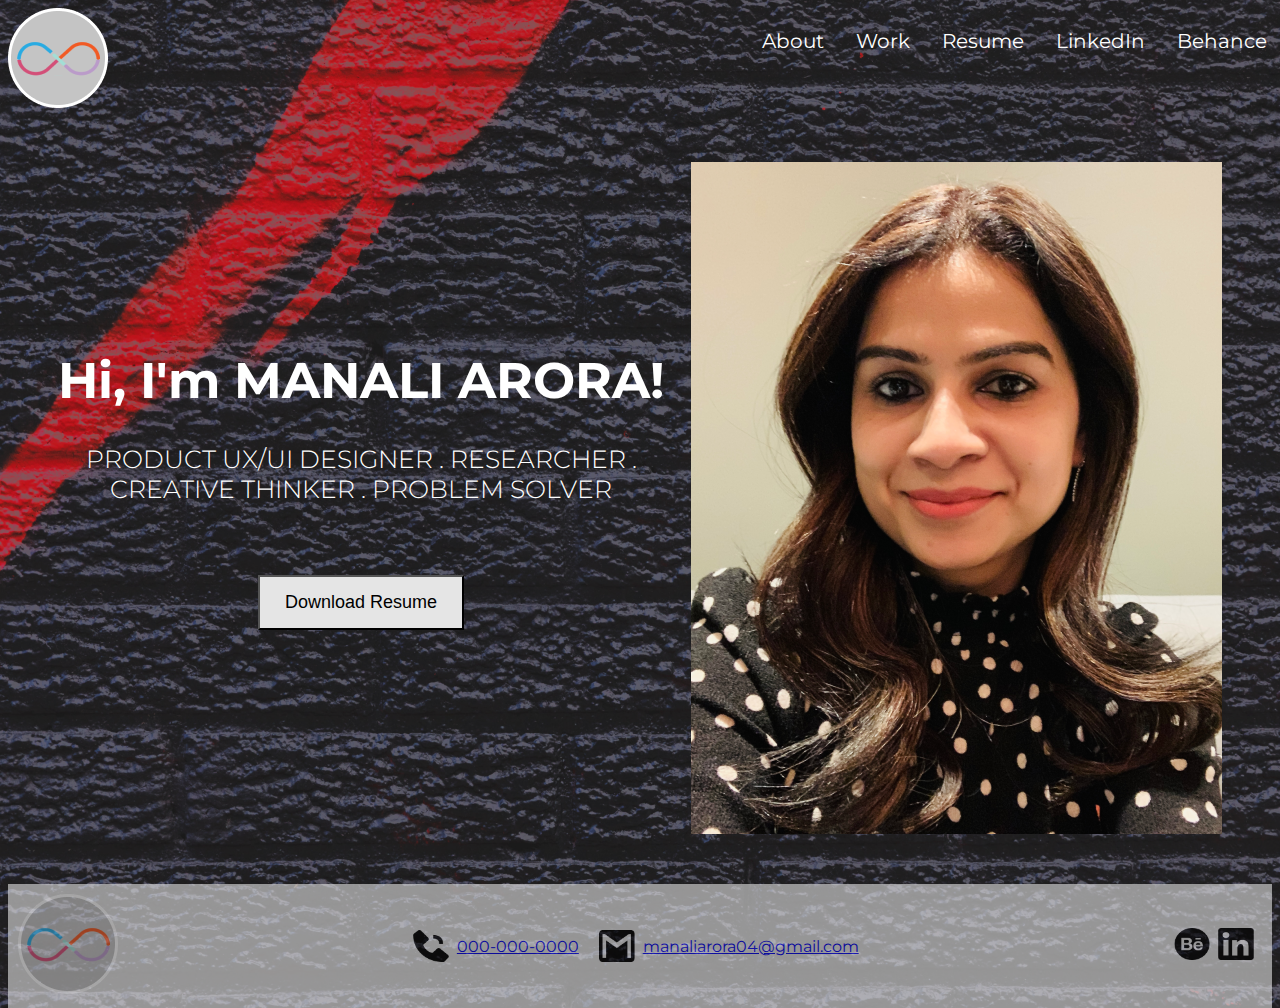
==== index.html @ 6b40e84b "added url of my work" ====
<!DOCTYPE html>
<html>

<head>
    <link rel="stylesheet" href="css/style.css" type="text/css">
    <title>Manali Arora</title>
</head>

<body>
    <link rel="preconnect" href="https://fonts.googleapis.com">
    <link rel="preconnect" href="https://fonts.gstatic.com" crossorigin>
    <link
        href="https://fonts.googleapis.com/css2?family=Libre+Baskerville:ital@1&family=Montserrat:wght@400;500;600;700&family=Ms+Madi&family=Open+Sans:wght@300&display=swap"
        rel="stylesheet">
    <header class="navigation">
        <div class="logo">
            <img src="images/logo.png" />
        </div>
        <nav class="links">
            <ul>
                <li><a href="#">About</a></li>
                <li><a href="https://manaliarora04.github.io/UX_UI_HW_18/my-work.html">Work</a></li>
                <li><a href="#">Resume</a></li>
                <li><a href="https://www.linkedin.com/in/manali-arora/">LinkedIn</a></li>
                <li><a href="https://www.behance.net/manaliarora1">Behance</a></li>
            </ul>
        </nav>
    </header>

    <div class="content">
        <div>
            <h1>Hi, I'm MANALI ARORA!</h1>
            <h2>PRODUCT UX/UI DESIGNER . RESEARCHER .<br> CREATIVE THINKER . PROBLEM SOLVER</h2>
            <button name="#" class="resume">Download Resume</button>
        </div>
       

            <img src="images/profile.png" class="heroImg" />
            
       
    </div>
    <footer>
       
        <div class="logo">
            <img src="images/logo.png" />
        </div>
        
        <div class="contact">
           
                <a href="tel:0000000000">
                    <img src="images/call.png" class="footer-image"/>
                    <span>000-000-0000</span>
                </a>
            
            
                <a href="mailto:manaliarora04@gmail.com" class="Gmail">
                    <img src="images/gmail.png" class="footer-image" />manaliarora04@gmail.com
                </a>
           
        </div>

        <div class="social-media">
            <a href="#" class="Behance">
                <img src="images/Behance.png" class="footer-image"/>
            </a>
            <a href="#" class="LinkedIn">
                <img src="images/Linkedin.png" class="footer-image"/>
            </a>
        </div>
    </footer>

</body>

</html>
---- css/style.css ----
html, body{
  height:100%;
}
body {

  font-family: 'Montserrat', sans-serif;
  background-image: url("../images/backgroundImage.png");
  color: white;
  display:flex;
  flex-direction: column;
}
.main {
  flex-grow: 2;
}
h2 {
  font-size: 25px;
  font-weight: 300;
}

h1 {
  font-size: 50px;
  font-weight: bold;
}

.content {

  text-align: center;
  align-items: center;
  display: flex;
  justify-content: space-between;
  padding: 50px;
}


.header.navigation {
  margin: 15px;
  font-size: 25px;
}


/* .logo {
        display: flex;
        justify-content:left; 
        
         } */
.links {
  padding: 5px;
  width: 70%;
  display: flex;
  justify-content: flex-end;
  text-align: right;

}

.navigation {
  display: flex;
  justify-content: space-between;

}

.links ul {
  padding: 10;
  list-style-type: none;
  display: flex;
  justify-content: right;
  flex: 5px;
}

.links li {
  display: inline;
  text-align: right;
  margin-left: 2rem;
}

.links a {
  display: inline-block;
  font-size: 20px;
  text-decoration: none;
  color: white;
}



footer {

  padding: 10px;
  text-align: center;
  /* Center text*/
  background: #E5E5E5 60%;
  /* Grey background */
  opacity: 60%;
  color: black;
  display: flex;
  justify-content: space-between;
  align-items: center;
  flex-shrink: 0;
}

.text {
  text-align: right;
  margin-right: 15px;
  font-size: 18px;
}

.number {
  text-align: right;
  margin-right: 15px;
  font-size: 18px;
}

.resume {
  background-color: #E5E5E5;
  color: black;
  padding: 15px 25px;
  font-size: 18px;
  margin: 50px 0px;
}



.rights {
  height: 100%;
  margin-top: 70px;
}

footer .contact a {
  margin-right: 20px;
  display: flex;
  align-items: center;
}

footer .contact div:first-child {
  margin-bottom: 10px;
}

.social-media {
  display: flex;

}

.contact {
  display: flex;



}

.footer-image {
  height: 32px;
  width: auto;
  margin-right: 8px;
}

/*About me starts here */

.about-me-img {
  width: 547px;
  height: auto;
}

.about-me p {
  font-size: 28px;
  font-weight: 200;
  text-align: left;


}

.about-me {
  padding-left: 50px;
  padding-right: 50px;
}

/*Projects/case studies begins here*/

.myWork {
  text-align: center;
}


.flexContainer {
  display: flex;
  flex-direction: row;
  flex-wrap: wrap;
  justify-content: space-evenly;

}

.flexContainer .caseStudy {
  width: 50%;
  height: auto;
  display: flex;
  justify-content: flex-end;
  flex-direction: column;
}

.flexContainer .caseStudyThumb {
  display: flex;
  justify-content: center;
}

.flexContainer img {
  height: auto;
  width: 50%;
}

.caseStudy h3 {
  margin-bottom: 50px;
}



/*media query*/

/* @media only screen and (max-width: 600) {
  #categoryGrid {
    grid-template-rows: 300px 300px 300px 300px;
    grid-template-columns: 1fr;
    grid-template-areas: 
    "NGO Website Redesigning" 
    "GotYou Parental Control App"
    "Government Agency Web Redesigning"
    "Go-Fly Travel App";
  }
} */

@media only screen and (max-width: 600px) {
  .flexContainer {
    flex-direction: column;
  }
  .flexContainer img {
    width: 100%;
  }
}
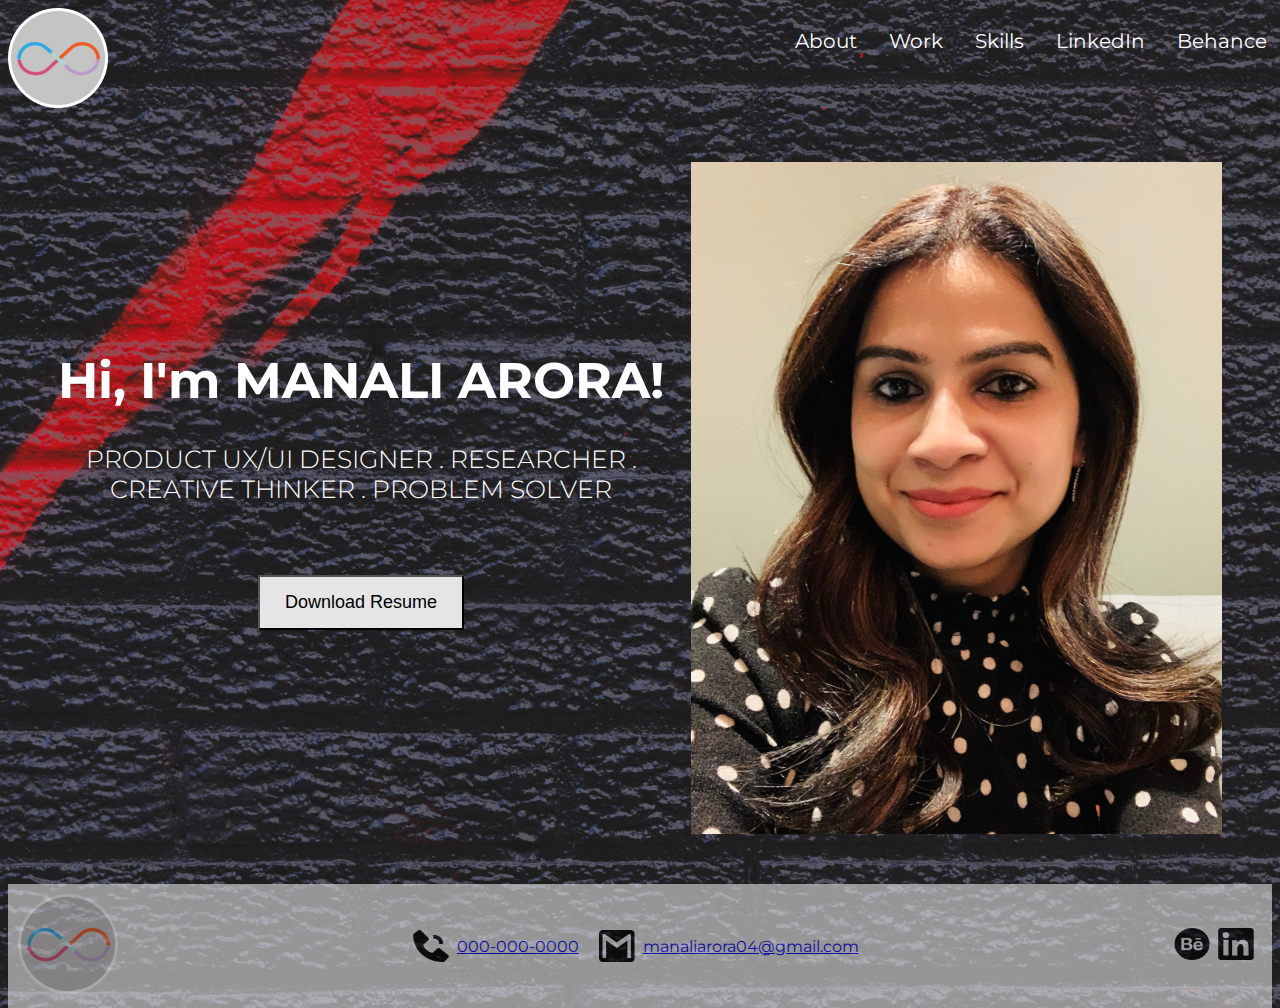
==== commit fdae1bbf: "Added skills page" ====
--- a/index.html
+++ b/index.html
@@ -18,9 +18,9 @@
         </div>
         <nav class="links">
             <ul>
-                <li><a href="#">About</a></li>
+                <li><a href="https://manaliarora04.github.io/UX_UI_HW_18/about-me.html">About</a></li>
                 <li><a href="https://manaliarora04.github.io/UX_UI_HW_18/my-work.html">Work</a></li>
-                <li><a href="#">Resume</a></li>
+                <li><a href="#">Skills</a></li>
                 <li><a href="https://www.linkedin.com/in/manali-arora/">LinkedIn</a></li>
                 <li><a href="https://www.behance.net/manaliarora1">Behance</a></li>
             </ul>
--- a/css/style.css
+++ b/css/style.css
@@ -232,3 +232,20 @@
     width: 100%;
   }
 }
+
+/* My Skills starts here */
+
+.mySkills {
+  text-align: center;
+}
+ 
+ .skillSet {
+  display: grid;
+  grid-template-columns: 1fr 1fr 1fr;
+  grid-template-rows: 300 300 300;
+ }
+  /* .skillsGrid {
+    display: grid;
+  grid-template-columns: 5;
+  grid-template-rows: 3;
+ }  */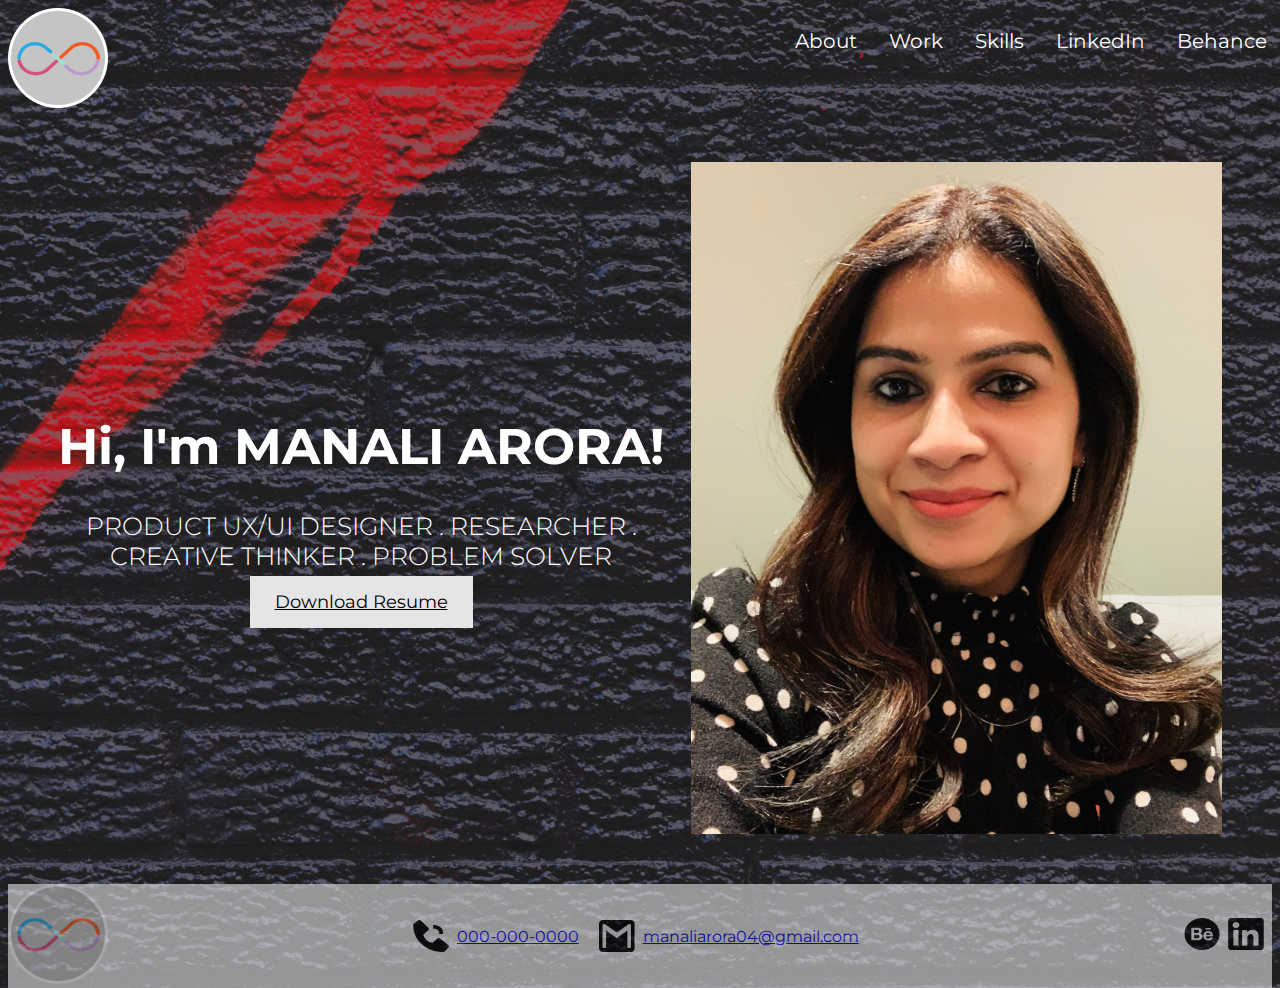
==== commit c2429125: "download link added, hamburger menu added" ====
--- a/index.html
+++ b/index.html
@@ -14,24 +14,26 @@
         rel="stylesheet">
     <header class="navigation">
         <div class="logo">
-            <img src="images/logo.png" />
+            <a href="https://manaliarora04.github.io/UX_UI_HW_18/"><img src="images/logo.png" /></a>
         </div>
         <nav class="links">
             <ul>
                 <li><a href="https://manaliarora04.github.io/UX_UI_HW_18/about-me.html">About</a></li>
                 <li><a href="https://manaliarora04.github.io/UX_UI_HW_18/my-work.html">Work</a></li>
-                <li><a href="#">Skills</a></li>
+                <li><a href="https://manaliarora04.github.io/UX_UI_HW_18/skills.html">Skills</a></li>
                 <li><a href="https://www.linkedin.com/in/manali-arora/">LinkedIn</a></li>
                 <li><a href="https://www.behance.net/manaliarora1">Behance</a></li>
             </ul>
         </nav>
+        <img src="images/menu.png" class="hamburger"/>
+        
     </header>
 
     <div class="content">
         <div>
             <h1>Hi, I'm MANALI ARORA!</h1>
             <h2>PRODUCT UX/UI DESIGNER . RESEARCHER .<br> CREATIVE THINKER . PROBLEM SOLVER</h2>
-            <button name="#" class="resume">Download Resume</button>
+            <a href="/docs/resume.pdf" download="Manali Arora Resume.pdf" class="resume">Download Resume</a>
         </div>
        
 
@@ -42,7 +44,8 @@
     <footer>
        
         <div class="logo">
-            <img src="images/logo.png" />
+            
+            <a href="https://manaliarora04.github.io/UX_UI_HW_18/"><img src="images/logo.png" /></a>
         </div>
         
         <div class="contact">
--- a/css/style.css
+++ b/css/style.css
@@ -83,7 +83,7 @@
 
 footer {
 
-  padding: 10px;
+  /*padding: 10px;*/
   text-align: center;
   /* Center text*/
   background: #E5E5E5 60%;
@@ -94,6 +94,7 @@
   justify-content: space-between;
   align-items: center;
   flex-shrink: 0;
+  width: 100%;
 }
 
 .text {
@@ -186,11 +187,11 @@
 
 }
 
-.flexContainer .caseStudy {
+.caseStudy {
   width: 50%;
   height: auto;
   display: flex;
-  justify-content: flex-end;
+  justify-content:center;
   flex-direction: column;
 }
 
@@ -200,8 +201,8 @@
 }
 
 .flexContainer img {
-  height: auto;
-  width: 50%;
+  height: 200px;
+  width: auto;
 }
 
 .caseStudy h3 {
@@ -210,42 +211,61 @@
 
 
 
-/*media query*/
-
-/* @media only screen and (max-width: 600) {
-  #categoryGrid {
-    grid-template-rows: 300px 300px 300px 300px;
+/* My Skills starts here */
+
+.mySkills {
+  text-align: center;
+  
+}
+ 
+ .skillSet {
+  /*margin: 0px 5%;*/
+  display: grid;
+  grid-template-columns: 1fr 1fr 1fr;
+  
+ }
+ h4{
+   font-size: 20px;
+   font-weight: 150;
+ }
+  /* .skillsGrid {
     grid-template-columns: 1fr;
-    grid-template-areas: 
-    "NGO Website Redesigning" 
-    "GotYou Parental Control App"
-    "Government Agency Web Redesigning"
-    "Go-Fly Travel App";
-  }
-} */
-
-@media only screen and (max-width: 600px) {
+  grid-template-rows: 300 300 300 300 300;
+ }  */
+.hamburger {
+  display:none;
+  height: 50px;
+  width: 50px;
+  
+}
+ @media only screen and (max-width: 600px) {
   .flexContainer {
     flex-direction: column;
+    align-items: center;
+    width: 100%;
+    
   }
   .flexContainer img {
     width: 100%;
   }
-}
-
-/* My Skills starts here */
-
-.mySkills {
-  text-align: center;
-}
- 
- .skillSet {
-  display: grid;
-  grid-template-columns: 1fr 1fr 1fr;
-  grid-template-rows: 300 300 300;
- }
-  /* .skillsGrid {
-    display: grid;
-  grid-template-columns: 5;
-  grid-template-rows: 3;
- }  */+  .skillSet {
+       
+    grid-template-columns: 1fr;
+  
+   }
+  .caseStudy {
+    width: 60%;
+  } 
+  .links {
+    display: none;
+  
+  }
+  .hamburger {
+    display:block;
+  }
+  .content {
+    flex-direction: column;
+    align-items: center;
+  }
+  
+}
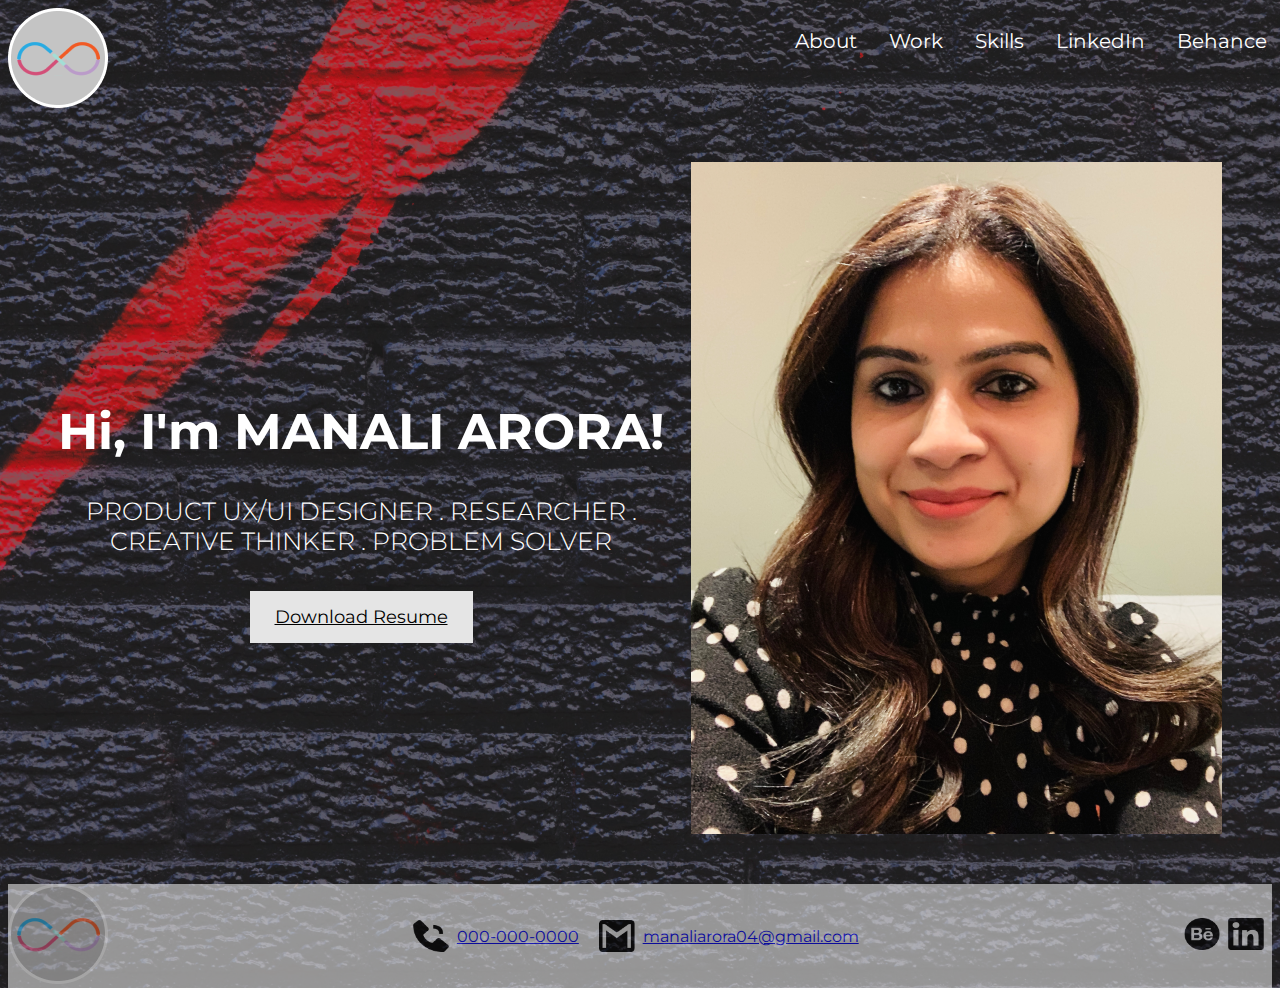
==== commit df2c377d: "space added between download button n text" ====
--- a/index.html
+++ b/index.html
@@ -32,7 +32,7 @@
     <div class="content">
         <div>
             <h1>Hi, I'm MANALI ARORA!</h1>
-            <h2>PRODUCT UX/UI DESIGNER . RESEARCHER .<br> CREATIVE THINKER . PROBLEM SOLVER</h2>
+            <h2>PRODUCT UX/UI DESIGNER . RESEARCHER .<br> CREATIVE THINKER . PROBLEM SOLVER <br><br></h2>
             <a href="/docs/resume.pdf" download="Manali Arora Resume.pdf" class="resume">Download Resume</a>
         </div>
        
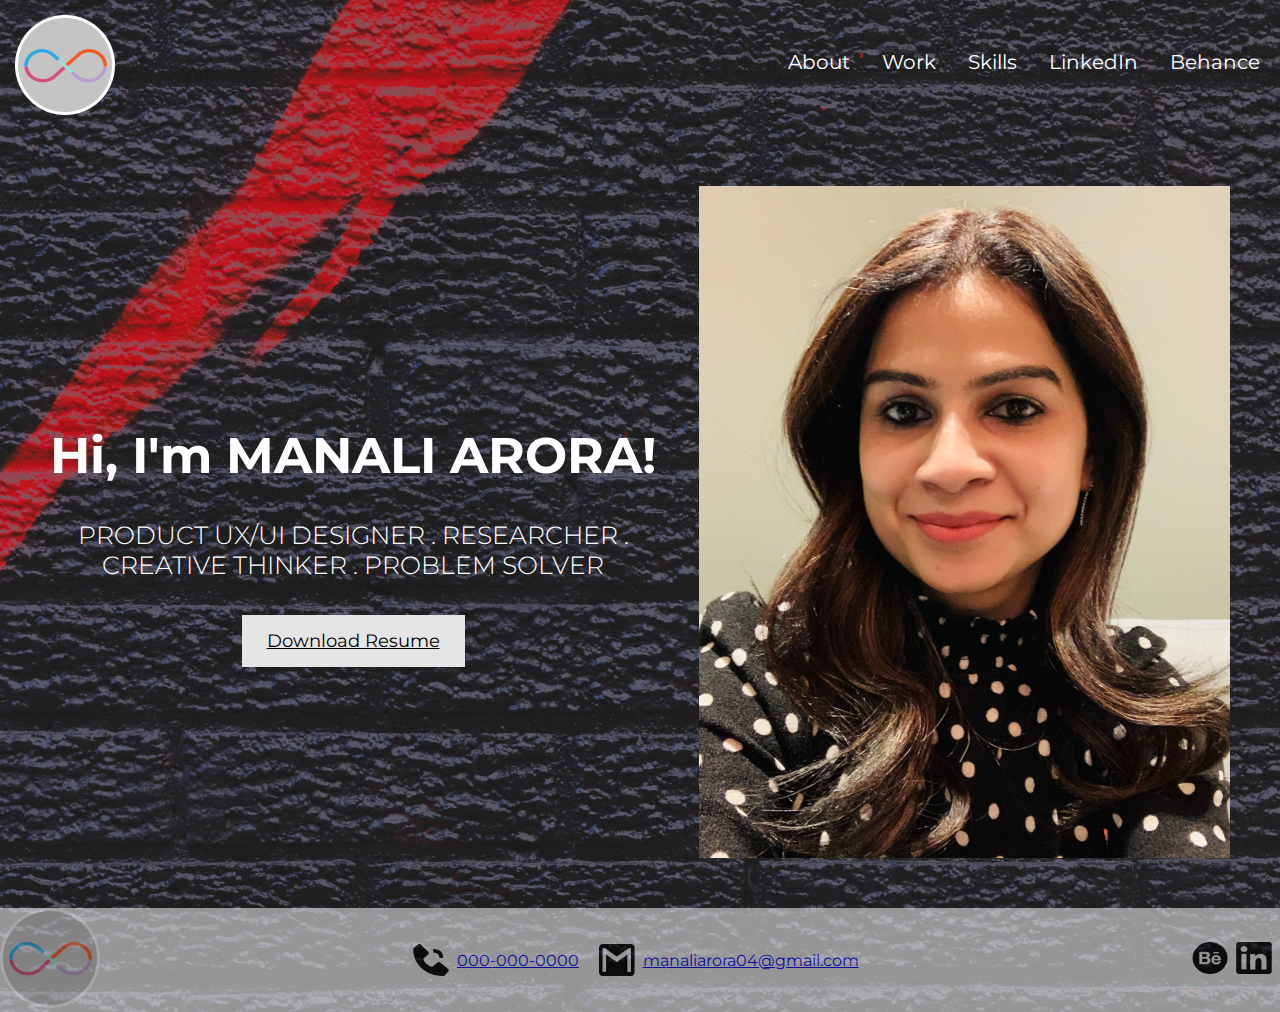
==== commit 25b86d32: "footer fixed" ====
--- a/index.html
+++ b/index.html
@@ -18,9 +18,9 @@
         </div>
         <nav class="links">
             <ul>
-                <li><a href="https://manaliarora04.github.io/UX_UI_HW_18/about-me.html">About</a></li>
-                <li><a href="https://manaliarora04.github.io/UX_UI_HW_18/my-work.html">Work</a></li>
-                <li><a href="https://manaliarora04.github.io/UX_UI_HW_18/skills.html">Skills</a></li>
+                <li><a href="about-me.html">About</a></li>
+                <li><a href="my-work.html">Work</a></li>
+                <li><a href="skills.html">Skills</a></li>
                 <li><a href="https://www.linkedin.com/in/manali-arora/">LinkedIn</a></li>
                 <li><a href="https://www.behance.net/manaliarora1">Behance</a></li>
             </ul>
--- a/css/style.css
+++ b/css/style.css
@@ -8,9 +8,11 @@
   color: white;
   display:flex;
   flex-direction: column;
+  margin: 0;
 }
 .main {
   flex-grow: 2;
+  margin: 8px;
 }
 h2 {
   font-size: 25px;
@@ -32,9 +34,11 @@
 }
 
 
-.header.navigation {
+.navigation {
   margin: 15px;
   font-size: 25px;
+  display: flex;
+  justify-content: space-between;
 }
 
 
@@ -52,11 +56,6 @@
 
 }
 
-.navigation {
-  display: flex;
-  justify-content: space-between;
-
-}
 
 .links ul {
   padding: 10;
